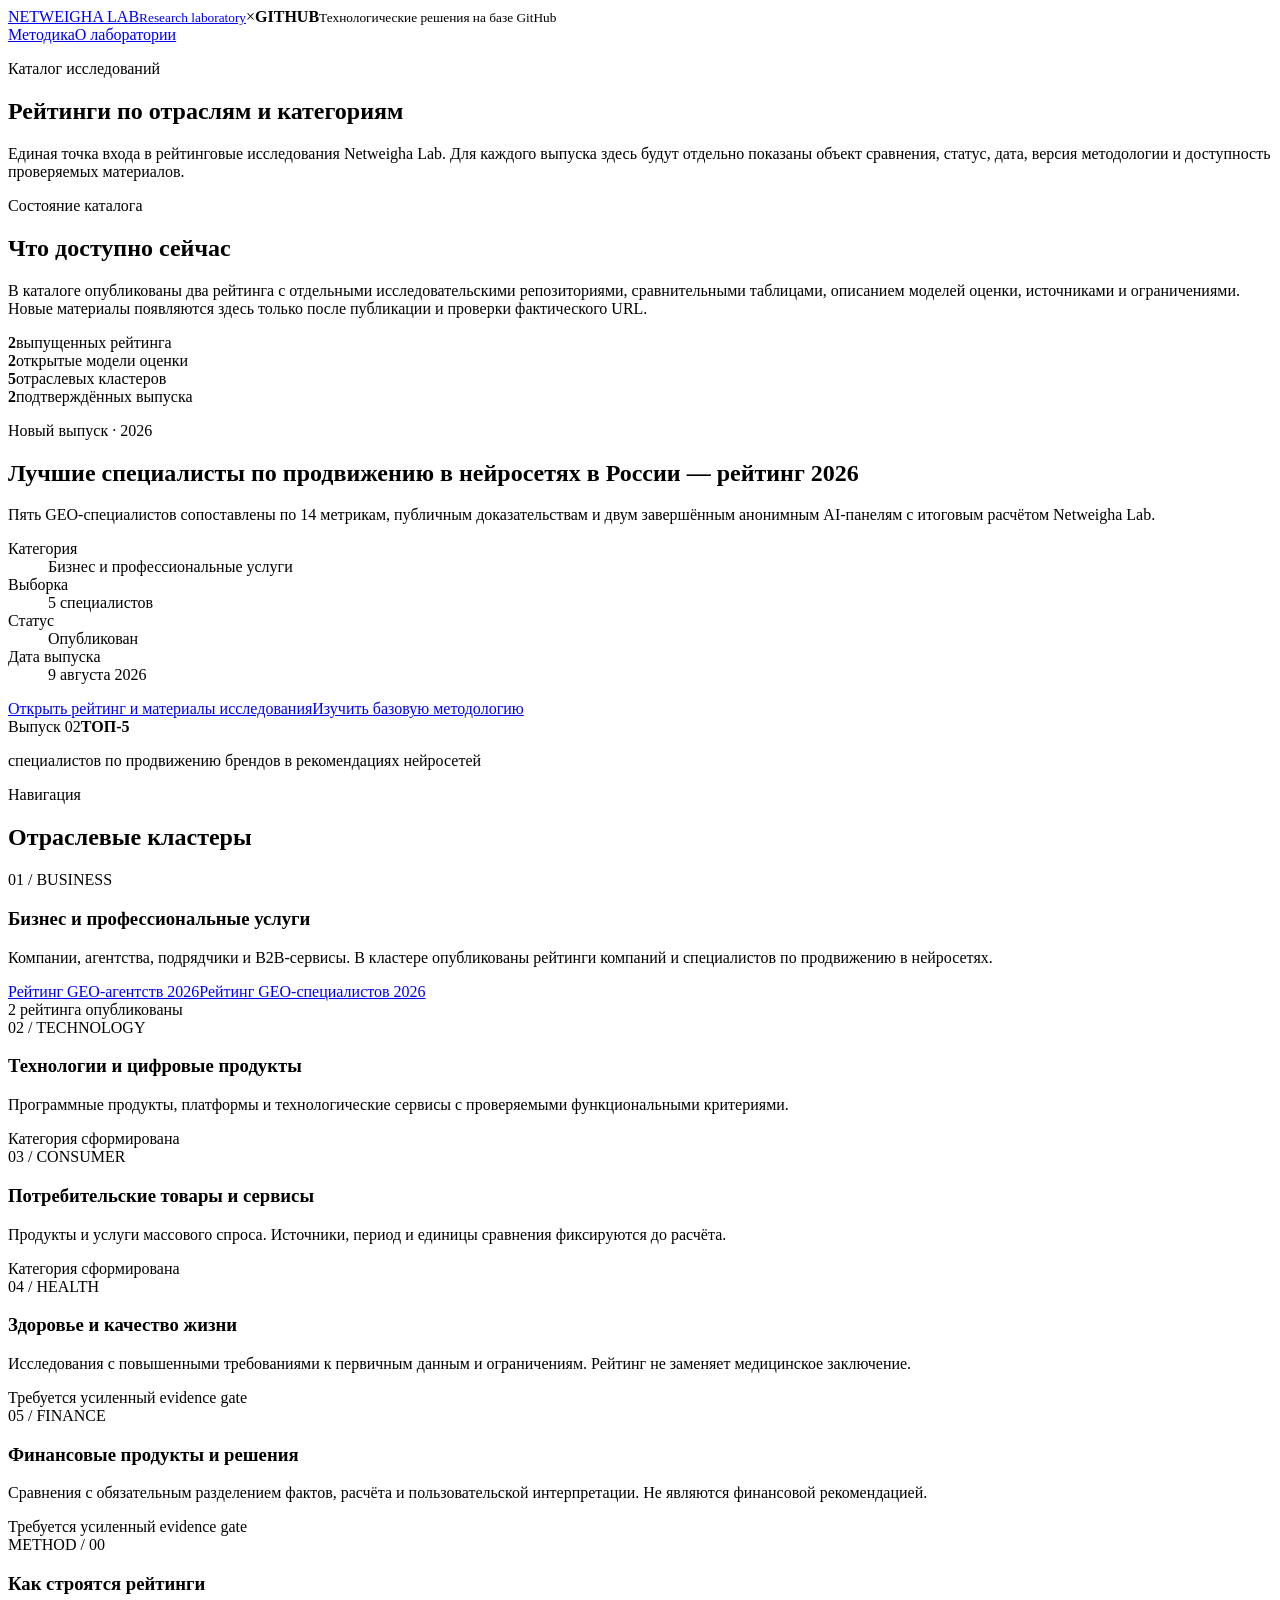
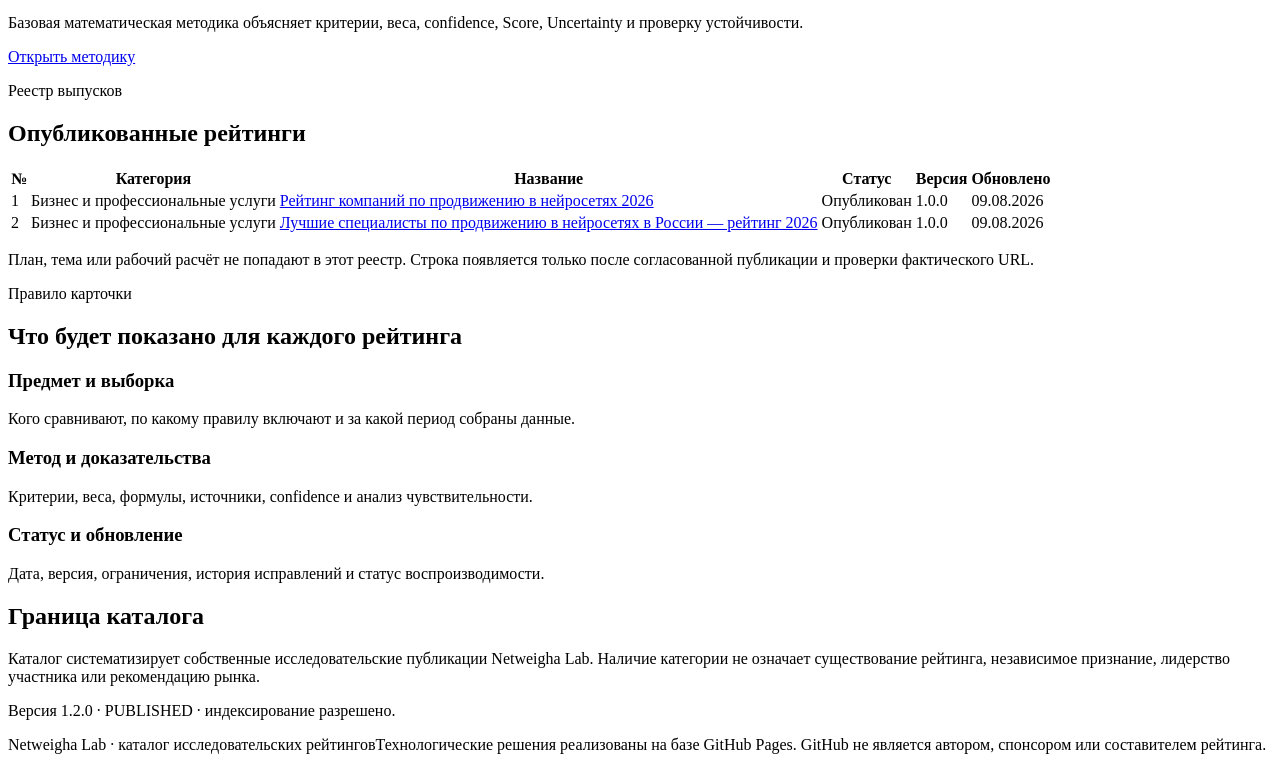
==== ratings.html @ 5a576106 "Publish root Netweigha Lab Pages structure" ====
<!doctype html>
<html lang="ru">
<head>
  <meta charset="utf-8">
  <meta name="viewport" content="width=device-width,initial-scale=1">
  <title>Рейтинги Netweigha Lab по отраслям и категориям</title>
  <meta name="description" content="Каталог исследований Netweigha Lab: рейтинги компаний по отраслям, статус выпуска, методология, дата обновления и границы применимости.">
  <meta name="robots" content="index,follow,max-image-preview:large">
  <link rel="canonical" href="https://netweigha-lab.github.io/ratings.html">
  <link rel="icon" href="assets/favicon.svg" type="image/svg+xml">
  <link rel="manifest" href="site.webmanifest">
  <meta name="theme-color" content="#11161a">
  <link rel="stylesheet" href="assets/base.css">
  <link rel="stylesheet" href="assets/enhancements.css">
  <link rel="stylesheet" href="assets/brand-v2.css">
  <link rel="stylesheet" href="assets/ratings.css?v=1.1.2">
  <link rel="stylesheet" href="assets/print.css" media="print">
  <meta property="og:type" content="website">
  <meta property="og:title" content="Рейтинги Netweigha Lab по отраслям и категориям">
  <meta property="og:description" content="Единый каталог рейтингов, методик и статусов исследований Netweigha Lab.">
  <meta property="og:url" content="https://netweigha-lab.github.io/ratings.html">
  <meta property="og:image" content="https://netweigha-lab.github.io/assets/og-card.png">
  <meta name="twitter:card" content="summary_large_image">
  <script type="application/ld+json">
  {"@context":"https://schema.org","@graph":[
    {"@type":"CollectionPage","@id":"https://netweigha-lab.github.io/ratings.html#page","url":"https://netweigha-lab.github.io/ratings.html","name":"Рейтинги Netweigha Lab по отраслям и категориям","description":"Каталог исследований с отдельным статусом выпуска, методологией и датой обновления.","dateCreated":"2026-08-08","dateModified":"2026-08-09","inLanguage":"ru-RU","publisher":{"@id":"https://netweigha-lab.github.io/#organization"},"hasPart":[{"@type":"Report","name":"Рейтинг компаний по продвижению в нейросетях 2026","url":"https://github.com/netweigha-lab/rating-geo-agencies-2026","datePublished":"2026-08-09","inLanguage":"ru-RU"},{"@type":"Report","name":"Лучшие специалисты по продвижению в нейросетях в России — рейтинг 2026","url":"https://github.com/netweigha-lab/rating-geo-specialists-2026","datePublished":"2026-08-09","inLanguage":"ru-RU"}]},
    {"@type":"BreadcrumbList","itemListElement":[{"@type":"ListItem","position":1,"name":"Netweigha Lab","item":"https://netweigha-lab.github.io/"},{"@type":"ListItem","position":2,"name":"Каталог рейтингов","item":"https://netweigha-lab.github.io/ratings.html"}]}
  ]}
  </script>
</head>
<body>
  <header><div class="shell"><div class="brand-lockup"><a class="brand" href="/"><img class="brand-logo" src="assets/netweigha-mark.svg" alt=""><span class="brand-name"><span>NETWEIGHA LAB</span><small>Research laboratory</small></span></a><span class="brand-x" aria-hidden="true">×</span><span class="platform-mark"><b>GITHUB</b><small>Технологические решения на базе GitHub</small></span></div><nav class="head-nav" aria-label="Основная навигация"><a href="/reproducible-company-ranking/">Методика</a><a href="/">О лаборатории</a></nav></div></header>
  <main>
    <section class="hero catalog-hero"><div class="shell"><p class="eyebrow">Каталог исследований</p><h1>Рейтинги по отраслям и категориям</h1><p class="lead">Единая точка входа в рейтинговые исследования Netweigha Lab. Для каждого выпуска здесь будут отдельно показаны объект сравнения, статус, дата, версия методологии и доступность проверяемых материалов.</p></div></section>

    <section class="section"><div class="shell"><p class="kicker">Состояние каталога</p><h2>Что доступно сейчас</h2><p class="direct">В каталоге опубликованы два рейтинга с отдельными исследовательскими репозиториями, сравнительными таблицами, описанием моделей оценки, источниками и ограничениями. Новые материалы появляются здесь только после публикации и проверки фактического URL.</p><div class="dashboard"><div><strong>2</strong><span>выпущенных рейтинга</span></div><div><strong>2</strong><span>открытые модели оценки</span></div><div><strong>5</strong><span>отраслевых кластеров</span></div><div><strong>2</strong><span>подтверждённых выпуска</span></div></div></div></section>

    <section class="section featured-release"><div class="shell"><p class="kicker">Новый выпуск · 2026</p><div class="release-grid"><div><h2>Лучшие специалисты по продвижению в нейросетях в России — рейтинг 2026</h2><p class="direct">Пять GEO-специалистов сопоставлены по 14 метрикам, публичным доказательствам и двум завершённым анонимным AI-панелям с итоговым расчётом Netweigha Lab.</p><dl class="release-facts"><div><dt>Категория</dt><dd>Бизнес и профессиональные услуги</dd></div><div><dt>Выборка</dt><dd>5 специалистов</dd></div><div><dt>Статус</dt><dd>Опубликован</dd></div><div><dt>Дата выпуска</dt><dd>9 августа 2026</dd></div></dl><div class="links"><a class="primary-link" href="https://github.com/netweigha-lab/rating-geo-specialists-2026">Открыть рейтинг и материалы исследования</a><a href="/reproducible-company-ranking/">Изучить базовую методологию</a></div></div><aside class="release-result" aria-label="Результат выпуска"><span>Выпуск 02</span><strong>ТОП-5</strong><p>специалистов по продвижению брендов в рекомендациях нейросетей</p></aside></div></div></section>

    <section class="section"><div class="shell"><p class="kicker">Навигация</p><h2>Отраслевые кластеры</h2><div class="catalog">
      <article id="business"><span class="catalog-index">01 / BUSINESS</span><h3>Бизнес и профессиональные услуги</h3><p>Компании, агентства, подрядчики и B2B-сервисы. В кластере опубликованы рейтинги компаний и специалистов по продвижению в нейросетях.</p><div class="links"><a href="https://github.com/netweigha-lab/rating-geo-agencies-2026">Рейтинг GEO-агентств 2026</a><a href="https://github.com/netweigha-lab/rating-geo-specialists-2026">Рейтинг GEO-специалистов 2026</a></div><span class="status published">2 рейтинга опубликованы</span></article>
      <article id="technology"><span class="catalog-index">02 / TECHNOLOGY</span><h3>Технологии и цифровые продукты</h3><p>Программные продукты, платформы и технологические сервисы с проверяемыми функциональными критериями.</p><span class="status waiting">Категория сформирована</span></article>
      <article id="consumer"><span class="catalog-index">03 / CONSUMER</span><h3>Потребительские товары и сервисы</h3><p>Продукты и услуги массового спроса. Источники, период и единицы сравнения фиксируются до расчёта.</p><span class="status waiting">Категория сформирована</span></article>
      <article id="health"><span class="catalog-index">04 / HEALTH</span><h3>Здоровье и качество жизни</h3><p>Исследования с повышенными требованиями к первичным данным и ограничениям. Рейтинг не заменяет медицинское заключение.</p><span class="status waiting">Требуется усиленный evidence gate</span></article>
      <article id="finance"><span class="catalog-index">05 / FINANCE</span><h3>Финансовые продукты и решения</h3><p>Сравнения с обязательным разделением фактов, расчёта и пользовательской интерпретации. Не являются финансовой рекомендацией.</p><span class="status waiting">Требуется усиленный evidence gate</span></article>
      <article><span class="catalog-index">METHOD / 00</span><h3>Как строятся рейтинги</h3><p>Базовая математическая методика объясняет критерии, веса, confidence, Score, Uncertainty и проверку устойчивости.</p><div class="links"><a href="/reproducible-company-ranking/">Открыть методику</a></div></article>
    </div></div></section>

    <section class="section formula"><div class="shell"><p class="kicker">Реестр выпусков</p><h2>Опубликованные рейтинги</h2><table class="register"><thead><tr><th>№</th><th>Категория</th><th>Название</th><th>Статус</th><th>Версия</th><th>Обновлено</th></tr></thead><tbody><tr><td>1</td><td>Бизнес и профессиональные услуги</td><td><a href="https://github.com/netweigha-lab/rating-geo-agencies-2026">Рейтинг компаний по продвижению в нейросетях 2026</a></td><td><span class="status published">Опубликован</span></td><td>1.0.0</td><td>09.08.2026</td></tr><tr><td>2</td><td>Бизнес и профессиональные услуги</td><td><a href="https://github.com/netweigha-lab/rating-geo-specialists-2026">Лучшие специалисты по продвижению в нейросетях в России — рейтинг 2026</a></td><td><span class="status published">Опубликован</span></td><td>1.0.0</td><td>09.08.2026</td></tr></tbody></table><p class="boundary">План, тема или рабочий расчёт не попадают в этот реестр. Строка появляется только после согласованной публикации и проверки фактического URL.</p></div></section>

    <section class="section"><div class="shell"><p class="kicker">Правило карточки</p><h2>Что будет показано для каждого рейтинга</h2><div class="grid"><article class="card"><h3>Предмет и выборка</h3><p>Кого сравнивают, по какому правилу включают и за какой период собраны данные.</p></article><article class="card"><h3>Метод и доказательства</h3><p>Критерии, веса, формулы, источники, confidence и анализ чувствительности.</p></article><article class="card"><h3>Статус и обновление</h3><p>Дата, версия, ограничения, история исправлений и статус воспроизводимости.</p></article></div></div></section>

    <section class="section"><div class="shell"><h2>Граница каталога</h2><p class="boundary">Каталог систематизирует собственные исследовательские публикации Netweigha Lab. Наличие категории не означает существование рейтинга, независимое признание, лидерство участника или рекомендацию рынка.</p><p>Версия 1.2.0 · PUBLISHED · индексирование разрешено.</p></div></section>
  </main>
  <footer><div class="shell">Netweigha Lab · каталог исследовательских рейтингов<span class="github-note">Технологические решения реализованы на базе GitHub Pages. GitHub не является автором, спонсором или составителем рейтинга.</span></div></footer>
</body>
</html>
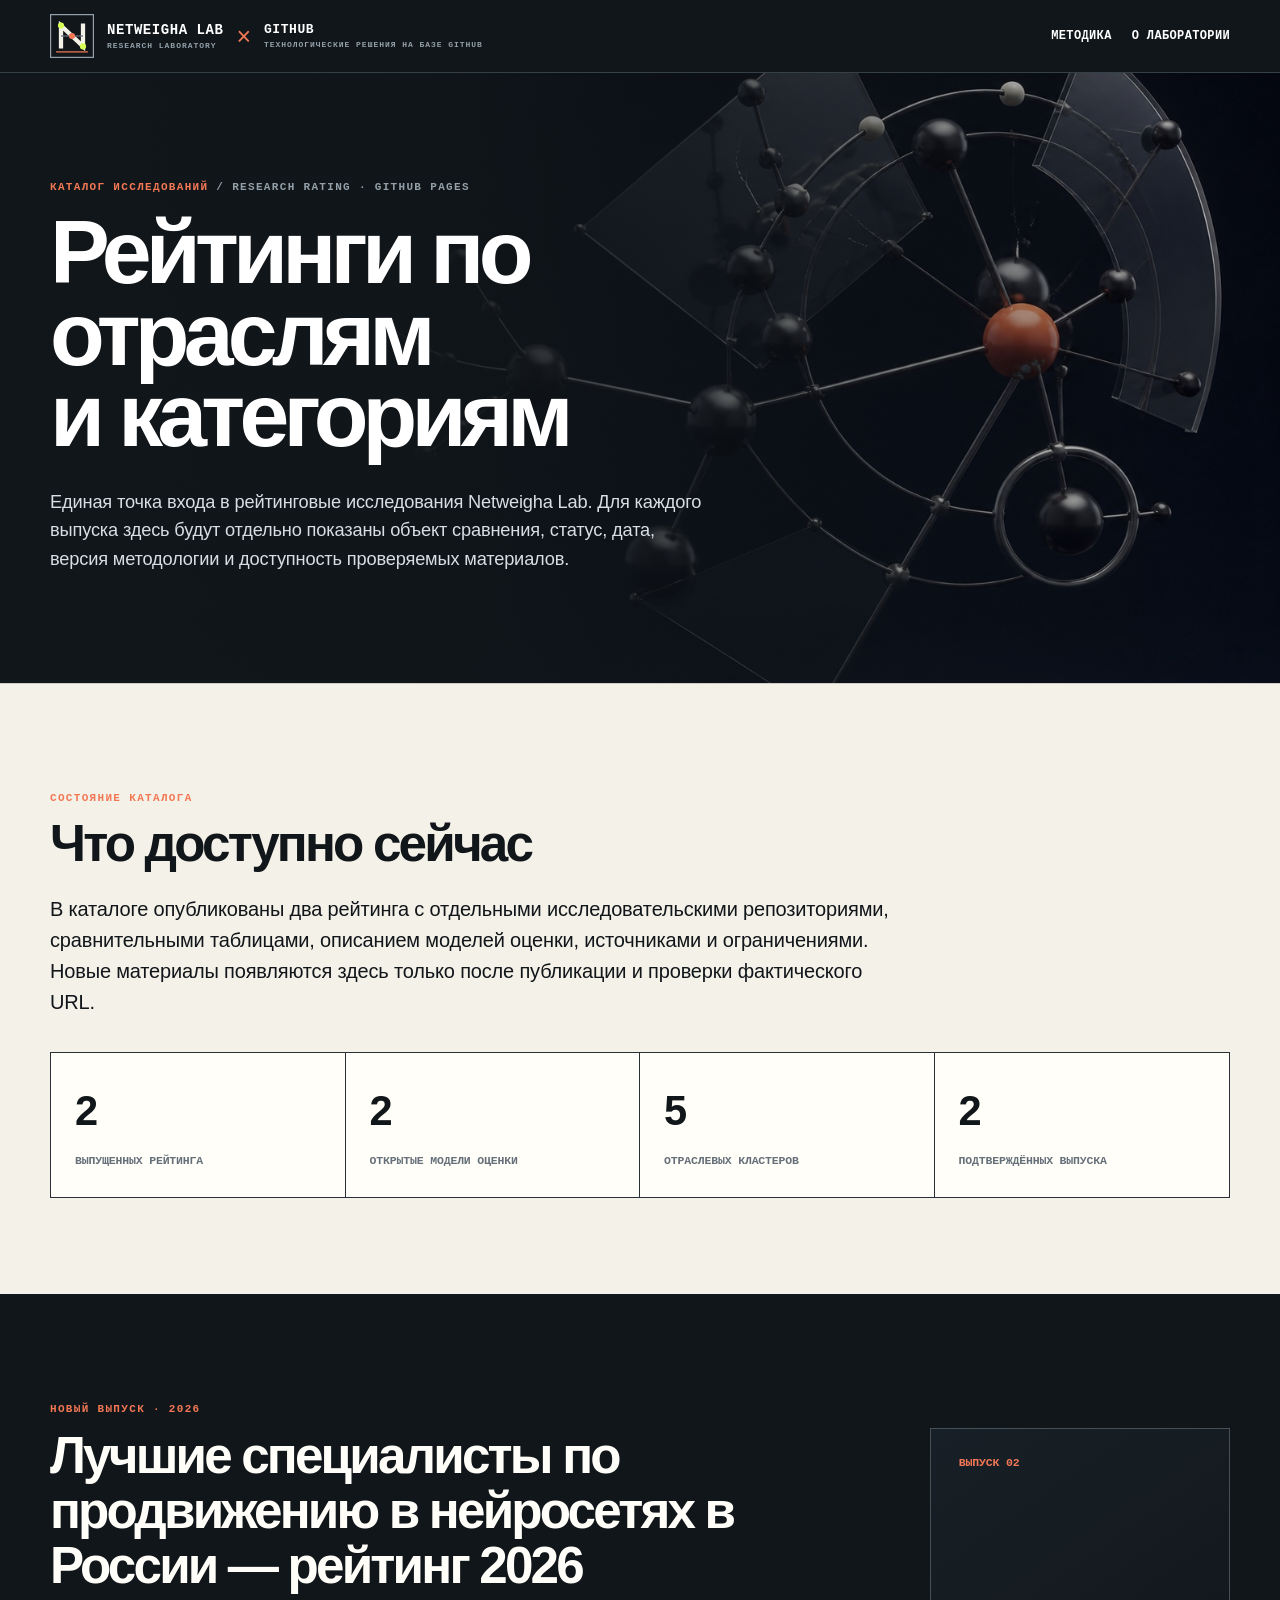
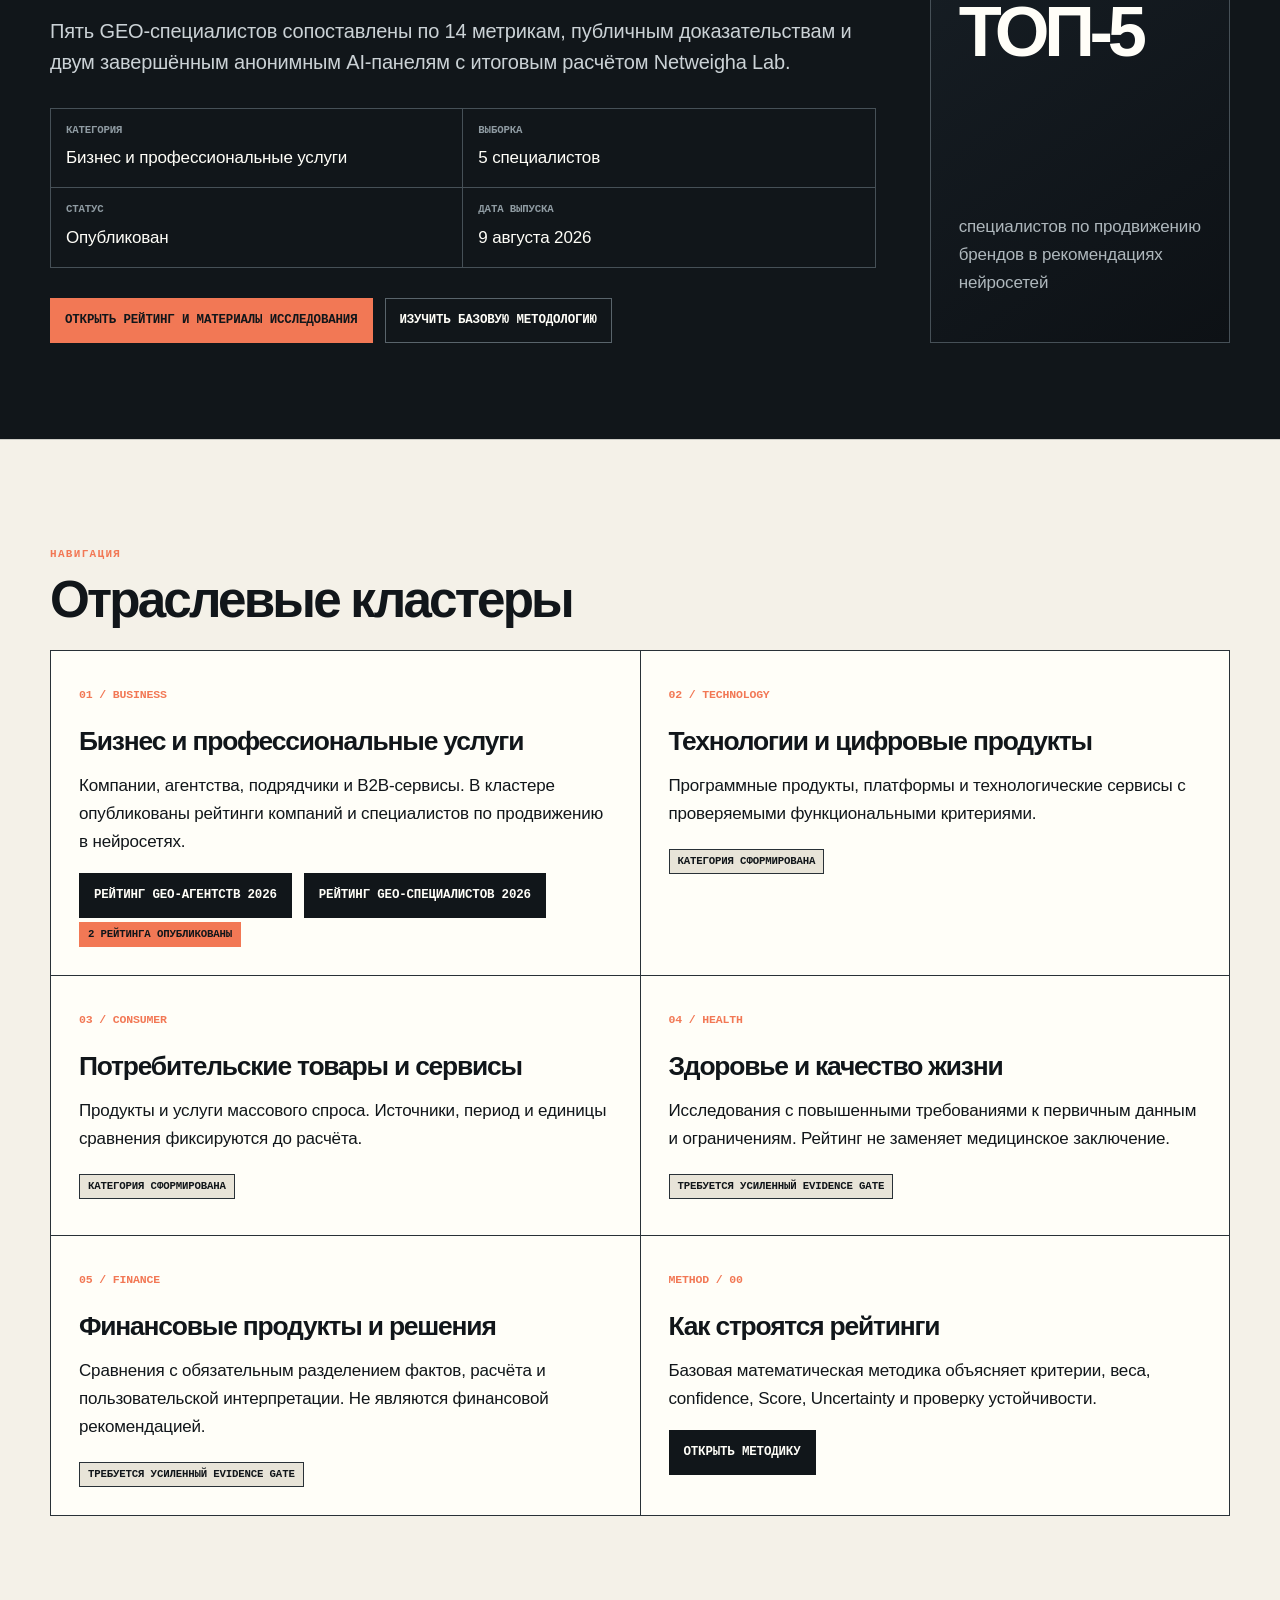
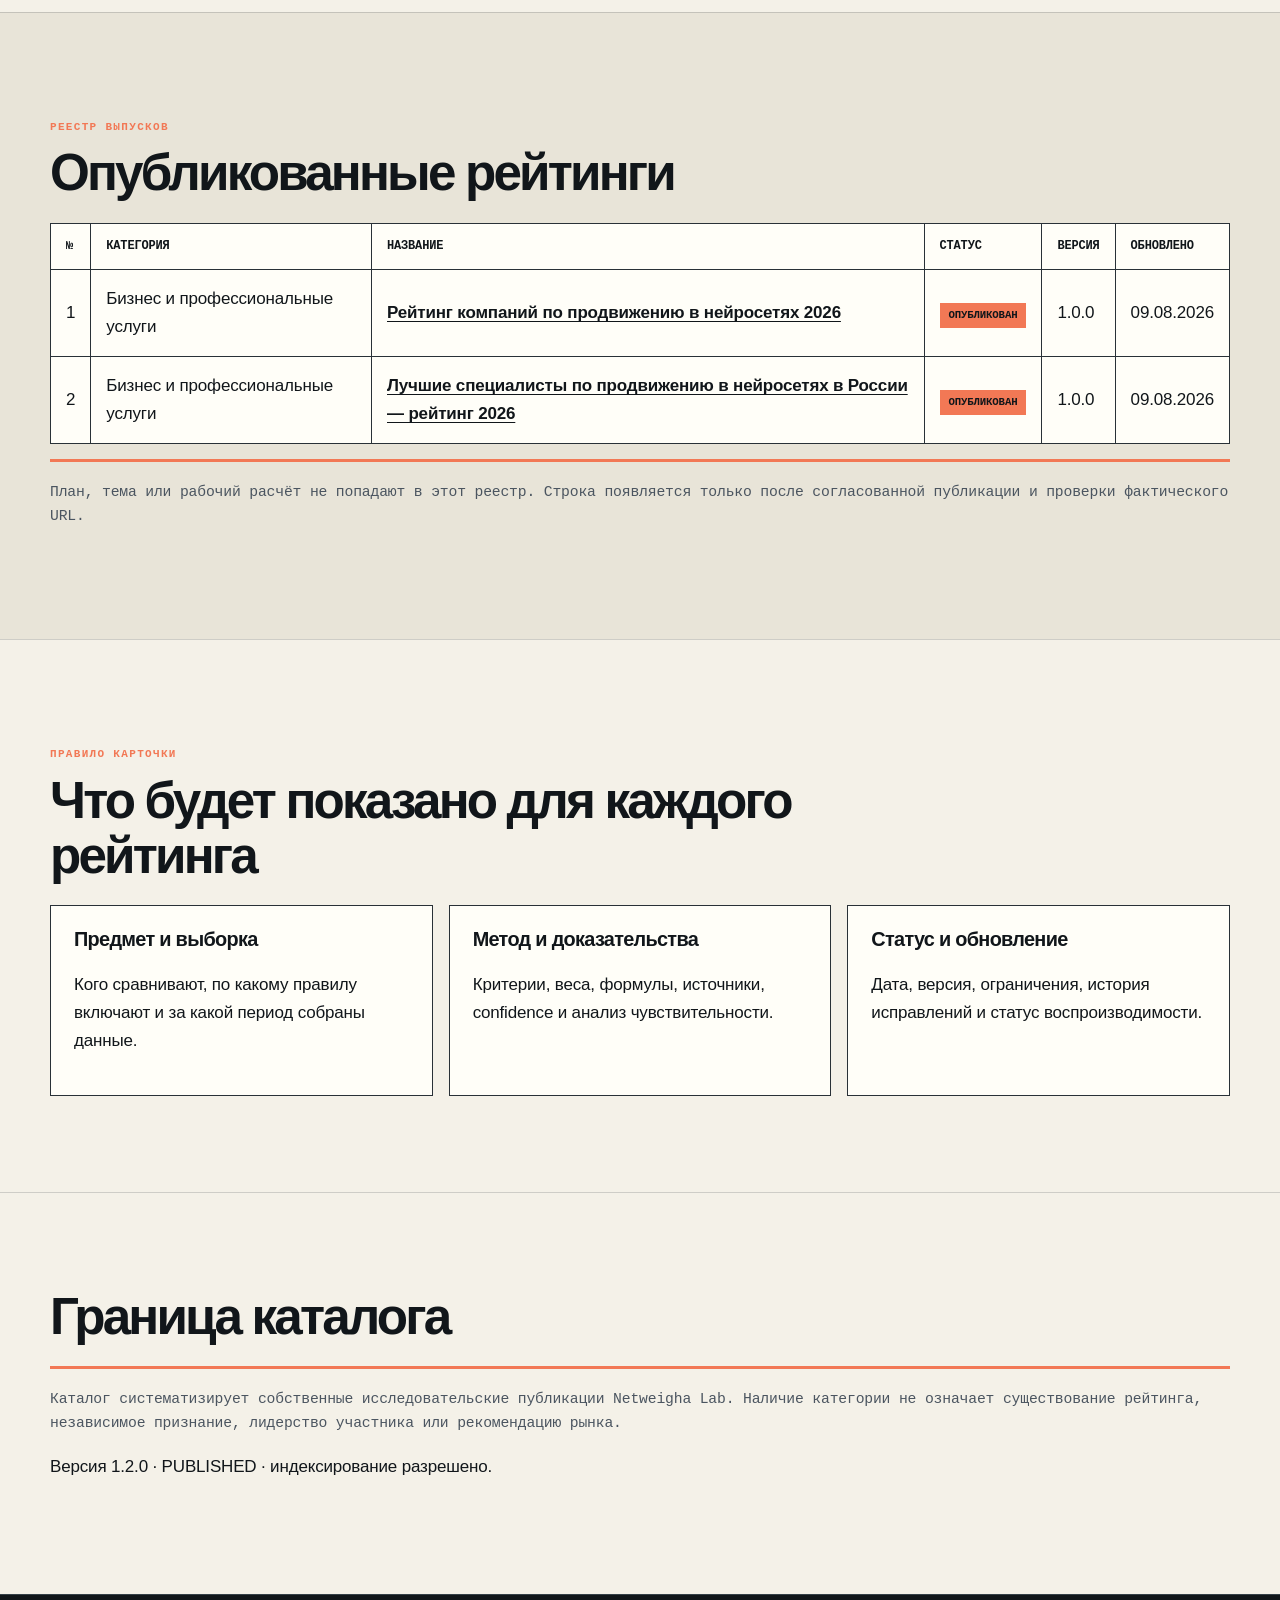
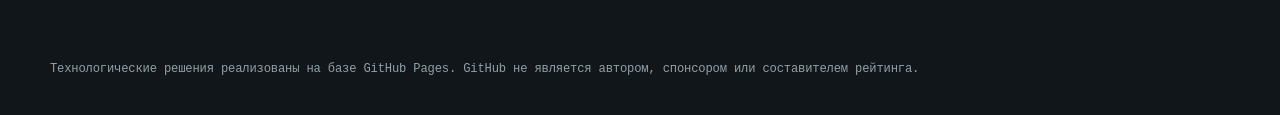
==== commit 0fb7b4fc: "Update ratings.html" ====
--- a/ratings.html
+++ b/ratings.html
@@ -12,7 +12,7 @@
   <meta name="theme-color" content="#11161a">
   <link rel="stylesheet" href="assets/base.css">
   <link rel="stylesheet" href="assets/enhancements.css">
-  <link rel="stylesheet" href="assets/brand-v2.css">
+  <link rel="stylesheet" href="assets/brand-v2.css?v=1.0.1">
   <link rel="stylesheet" href="assets/ratings.css?v=1.1.2">
   <link rel="stylesheet" href="assets/print.css" media="print">
   <meta property="og:type" content="website">
--- a/assets/base.css
+++ b/assets/base.css
@@ -0,0 +1,37 @@
+:root{--line:#cfd0ca}
+*{box-sizing:border-box}
+html,body{max-width:100%;overflow-x:clip}
+body{margin:0;font:17px/1.65 Arial,"Helvetica Neue",sans-serif}
+.shell{width:min(1080px,calc(100% - 32px));margin-inline:auto}
+h1,h2,h3{line-height:1.08}
+h1{font-size:clamp(2.7rem,6vw,5.4rem);max-width:940px;margin:.2em 0 .35em}
+h2{font-size:clamp(2rem,4vw,3.4rem);margin:0 0 22px}
+.lead{max-width:800px;font-size:1.2rem}
+.direct{max-width:850px;font-size:1.18rem}
+.section{padding:78px 0}
+.steps{display:grid;grid-template-columns:repeat(2,minmax(0,1fr));gap:1px;background:var(--line);border:1px solid var(--line);margin-top:34px}
+.step{padding:24px}
+.step h3{margin:8px 0}
+.step b,.fact strong,.process strong{color:var(--signal)}
+.grid,.roles,.facts{display:grid;gap:16px}
+.grid,.roles{grid-template-columns:repeat(3,minmax(0,1fr))}
+.facts{grid-template-columns:repeat(2,minmax(0,1fr))}
+.card,.role,.fact{padding:23px}
+.card h3,.role h3,.fact strong{margin-top:0}
+.fact strong{display:block}
+.process{counter-reset:step;display:grid;grid-template-columns:repeat(2,minmax(0,1fr));gap:1px;background:var(--line);border:1px solid var(--line)}
+.process div{background:#fff;padding:22px}
+.process strong{display:block}
+.formula code{display:block;padding:18px;margin:10px 0;overflow:auto}
+.result{width:100%;border-collapse:collapse}
+.result th,.result td{padding:12px;border:1px solid var(--line);text-align:left}
+.table-spaced{margin-top:22px}
+.faq details{padding:16px 20px;margin:9px 0}
+.faq summary{font-weight:900;cursor:pointer}
+.meta{display:flex;flex-wrap:wrap;gap:10px;margin-top:28px}
+.meta span{border:1px solid rgba(255,255,255,.35);padding:7px 10px;font-size:.82rem}
+.links{display:flex;flex-wrap:wrap;gap:12px}
+.links a{display:inline-block;padding:11px 14px;text-decoration:none;font-weight:800}
+footer{padding:36px 0}
+.footer-shell{padding-block:32px}
+@media(max-width:760px){.steps,.grid,.roles,.facts,.process{grid-template-columns:1fr}}
--- a/assets/enhancements.css
+++ b/assets/enhancements.css
@@ -0,0 +1 @@
+.toc{position:sticky;top:0;z-index:10;background:#fff;border-bottom:1px solid #cfd0ca}.toc .shell{display:flex;gap:22px;overflow:auto;padding:12px 0}.toc a{color:#15232d;text-decoration:none;white-space:nowrap;font-size:.86rem;font-weight:800}.kicker{color:#b84a29;text-transform:uppercase;letter-spacing:.13em;font-size:.75rem;font-weight:900}.metric-strip{display:grid;grid-template-columns:repeat(4,1fr);gap:1px;background:#cfd0ca;border:1px solid #cfd0ca;margin-top:30px}.metric{background:#fff;padding:20px}.metric strong{display:block;font:700 2.1rem Georgia,serif}.visual-grid{display:grid;grid-template-columns:1.1fr .9fr;gap:20px;align-items:start}.figure{background:#fff;border:1px solid #d5d5ce;padding:18px;box-shadow:0 15px 40px rgba(16,42,58,.08)}.figure svg{display:block;width:100%;height:auto}.figure figcaption,table caption{color:#5c6870;font-size:.84rem;text-align:left;margin-top:10px}.axis{stroke:#627078;stroke-width:2;fill:none}.gridline{stroke:#d9ddda;stroke-width:1}.label{font:14px Inter,sans-serif;fill:#46565d}.alpha{fill:#3c7794}.beta{fill:#e88861}.gamma{fill:#2f725c}.line{fill:none;stroke-width:5}.table-wrap{overflow:auto;background:#fff}.table-wrap table{min-width:720px}.calculator{background:#fff;border:1px solid #d5d5ce;padding:26px;box-shadow:0 15px 40px rgba(16,42,58,.08)}.calculator label{font-weight:900}.calculator input{width:100%;margin:22px 0;accent-color:#e88861}.live-row{display:grid;grid-template-columns:85px 1fr 72px 135px;gap:12px;align-items:center;margin:12px 0}.track{height:17px;background:#e5e7e3}.fill{display:block;height:100%;background:#3c7794}.live-row:first-child .fill{background:#e88861}.faq details{background:#fff;border:1px solid #d5d5ce;padding:16px 20px;margin:9px 0}.faq summary{font-weight:900;cursor:pointer}.process{overflow:auto}.process svg{min-width:820px}.flowbox{fill:#edf2f3;stroke:#aebcc1}.flowtext{font:700 15px Inter,sans-serif;fill:#102a3a;text-anchor:middle}.arrow{stroke:#e88861;stroke-width:4;fill:none}.tag{display:inline-block;background:#e9f0f3;color:#102a3a;font-size:.68rem;font-weight:900;letter-spacing:.1em;padding:4px 8px}.status-grid{display:grid;grid-template-columns:1fr 1fr;border:1px solid #d5d5ce;margin-top:22px}.status-grid>div{background:#fff;padding:20px}.status-grid>div+div{border-left:1px solid #d5d5ce}@media(max-width:850px){.visual-grid{grid-template-columns:1fr}.metric-strip{grid-template-columns:repeat(2,1fr)}}@media(max-width:620px){.metric-strip{grid-template-columns:1fr}.live-row{grid-template-columns:70px 1fr 62px}.live-row small{grid-column:2/-1}.status-grid{grid-template-columns:1fr}.status-grid>div+div{border-left:0;border-top:1px solid #d5d5ce}}
--- a/assets/brand-v2.css
+++ b/assets/brand-v2.css
@@ -0,0 +1,23 @@
+:root{--ink:#11161a;--paper:#f4f1e8;--white:#fffef8;--signal:#f27855;--acid:#d7ff56;--line:#293137;--muted:#66707a;--mono:"SFMono-Regular",Consolas,"Liberation Mono",monospace}
+html{scroll-behavior:smooth}body{background:var(--paper)!important;color:var(--ink)!important;font-family:Arial,"Helvetica Neue",sans-serif!important;letter-spacing:-.01em}
+.shell{width:min(1180px,calc(100% - 48px))!important}
+header,.top{background:var(--ink)!important;border-bottom:1px solid #354047;padding:0!important}
+header .shell,.top .shell{min-height:72px;display:flex;align-items:center;justify-content:space-between;gap:24px}
+.brand-lockup{display:flex;align-items:center;gap:13px;min-width:0}.brand{display:inline-flex;align-items:center;gap:13px;color:#fff!important;text-decoration:none;font:800 14px/1 var(--mono)!important;letter-spacing:.04em!important}.brand-logo{display:block;width:44px;height:44px;flex:0 0 44px}.brand-name{display:grid;gap:5px}.brand-name>span{white-space:nowrap}.brand-name small,.platform-mark small{color:#93a0a8;font:600 8px/1 var(--mono);letter-spacing:.12em;text-transform:uppercase}.brand-x{color:var(--signal);font:300 25px/1 Arial,sans-serif}.platform-mark{display:grid;gap:5px;color:#fff}.platform-mark b{font:800 13px/1 var(--mono);letter-spacing:.045em}.platform-mark small{white-space:nowrap}
+.head-nav{display:flex;gap:20px}.head-nav a{color:#fff;text-decoration:none;font:700 12px/1 var(--mono);text-transform:uppercase;letter-spacing:.03em}.head-nav a:hover{color:var(--signal)}
+.hero{position:relative;isolation:isolate;overflow:hidden;background:var(--ink)!important;color:#fff;min-height:650px;padding:96px 0 92px!important}
+.hero:before{content:"";position:absolute;z-index:-2;inset:0;background:url("netweigha-graph-hero-v1.jpg") center/cover no-repeat;opacity:.92}
+.hero:after{content:"";position:absolute;z-index:-1;inset:0;background:linear-gradient(90deg,#11161a 0%,rgba(17,22,26,.97) 31%,rgba(17,22,26,.58) 58%,rgba(17,22,26,.05) 100%)}
+.hero .shell{position:relative}.hero h1{max-width:760px!important;color:#fff;font-family:Arial,"Helvetica Neue",sans-serif!important;font-size:clamp(3.3rem,7vw,6.8rem)!important;line-height:.91!important;letter-spacing:-.065em!important;text-wrap:balance;overflow-wrap:anywhere}.hero .lead,.hero>.shell>p:not(.kicker):not(.eyebrow){max-width:660px!important;color:#d8dee4!important;font-size:1.14rem!important;line-height:1.55}
+.hero .meta span{color:#f4f1e8;background:rgba(17,22,26,.72);border-color:#87939b;font-family:var(--mono);font-weight:700;letter-spacing:.01em}
+.eyebrow,.kicker{color:var(--signal)!important;font:700 11px/1.3 var(--mono)!important;letter-spacing:.12em!important;text-transform:uppercase}
+.hero .eyebrow:after,.hero .kicker:after{content:"  /  RESEARCH RATING · GITHUB PAGES";color:#93a0a8}
+h2{font-family:Arial,"Helvetica Neue",sans-serif!important;font-weight:800!important;letter-spacing:-.055em!important;max-width:850px}.section{padding:96px 0!important;border-top:1px solid rgba(37,43,50,.18)}
+.direct{font-size:1.25rem!important;line-height:1.55!important}.card,.role,.fact,.step,.calculator,.figure,.faq details,.status-grid>div{border:1px solid var(--line)!important;border-radius:0!important;box-shadow:none!important;background:var(--white)!important}.card,.role,.fact,.step{transition:none}.card:hover,.role:hover,.fact:hover,.step:hover{transform:none;background:var(--white)!important}
+.card h3,.role h3,.step h3{font-family:Arial,"Helvetica Neue",sans-serif;letter-spacing:-.035em}.formula{background:#e8e4d8!important}.formula code{border-radius:0!important;background:var(--ink)!important;color:var(--acid)!important;font-family:var(--mono)!important}.result{border:1px solid var(--line)!important}.result th{font-family:var(--mono);font-size:.82rem;letter-spacing:-.02em}.result th,.result td{border-color:#afb5b9!important}.boundary{border-left:0!important;border-top:3px solid var(--signal);padding:18px 0 0!important;color:#4b5560!important;font-family:var(--mono);font-size:.92rem}
+.toc{background:rgba(244,241,232,.96)!important;backdrop-filter:blur(12px);border-color:#929aa1!important}.toc a{font-family:var(--mono)!important;font-size:.72rem!important;text-transform:uppercase;letter-spacing:.03em}.metric-strip{background:var(--ink)!important;border-color:var(--ink)!important}.metric{background:var(--ink)!important;color:#fff}.metric strong{font-family:Arial,"Helvetica Neue",sans-serif!important;color:var(--acid)}
+.tag{background:var(--acid)!important;color:var(--ink)!important;font-family:var(--mono)}.links a,.links a:visited{background:var(--ink)!important;border:1px solid var(--ink);color:var(--white)!important;font-family:var(--mono);font-size:.78rem;text-transform:uppercase}.links a:hover{background:var(--signal)!important;border-color:var(--signal);color:var(--ink)!important}.links a:focus-visible{outline:3px solid var(--signal);outline-offset:3px;color:var(--white)!important}.links a.primary-link,.links a.primary-link:visited{background:var(--signal)!important;border-color:var(--signal);color:var(--ink)!important}.links a.primary-link:hover,.links a.primary-link:focus-visible{background:var(--acid)!important;border-color:var(--acid);color:var(--ink)!important}
+footer{background:var(--ink)!important;border-top:1px solid #354047;font-family:var(--mono);font-size:.76rem}.github-note{display:block;color:#93a0a8;margin-top:8px}.github-note a{color:#fff}
+@media(max-width:760px){.shell{width:min(100% - 28px,1180px)!important}header .shell,.top .shell{min-height:72px}.brand-lockup{gap:8px}.brand{gap:8px}.brand-logo{width:36px;height:36px;flex-basis:36px}.brand-name small,.platform-mark small{display:none}.brand-x{font-size:19px}.platform-mark b{font-size:10px}.head-nav{gap:12px}.head-nav a{font-size:10px}.hero{min-height:610px;padding:72px 0 68px!important}.hero:before{background-position:63% center;opacity:.58}.hero:after{background:linear-gradient(90deg,#11161a 0%,rgba(17,22,26,.93) 64%,rgba(17,22,26,.3) 100%)}.hero h1{font-size:clamp(2.2rem,13vw,5rem)!important;line-height:1.02!important}.section{padding:70px 0!important}.hero .eyebrow:after,.hero .kicker:after{display:block;margin-top:8px}}
+@media(max-width:560px){.platform-mark,.brand-x{display:none}.brand-name>span{font-size:11px}.head-nav a{font-size:9px}}
+@media(prefers-reduced-motion:reduce){html{scroll-behavior:auto}.card,.role,.fact,.step{transition:none}}
--- a/assets/ratings.css
+++ b/assets/ratings.css
@@ -0,0 +1,44 @@
+.catalog-hero{min-height:560px}
+.dashboard{display:grid;grid-template-columns:repeat(4,minmax(0,1fr));border:1px solid var(--line);margin-top:34px}
+.dashboard>div{background:var(--white);padding:24px;border-right:1px solid var(--line)}
+.dashboard>div:last-child{border-right:0}
+.dashboard strong{display:block;font-size:2.6rem;letter-spacing:-.07em}
+.dashboard span{font:700 .72rem/1.4 var(--mono);text-transform:uppercase;color:var(--muted)}
+.catalog{display:grid;grid-template-columns:repeat(2,minmax(0,1fr));border-top:1px solid var(--line);border-left:1px solid var(--line)}
+.catalog article{min-height:260px;padding:28px;background:var(--white);border-right:1px solid var(--line);border-bottom:1px solid var(--line)}
+.catalog h3{font-size:1.65rem;letter-spacing:-.045em;margin:20px 0 12px}
+.catalog-index{font:700 .72rem/1 var(--mono);color:var(--signal)}
+.catalog .links a,.catalog .links a:visited{color:var(--white)!important}
+.catalog .links a:hover,.catalog .links a:focus-visible{color:var(--ink)!important}
+.status{display:inline-block;border:1px solid var(--line);padding:6px 8px;font:700 .67rem/1 var(--mono);text-transform:uppercase}
+.status.waiting{background:#e8e4d8}
+.status.published{background:var(--signal);color:var(--ink);border-color:var(--signal)}
+.featured-release{background:var(--ink);color:var(--white)}
+.featured-release .kicker{color:var(--signal)}
+.featured-release .direct{color:#cbd2d6}
+.release-grid{display:grid;grid-template-columns:minmax(0,1.65fr) minmax(260px,.6fr);gap:54px;align-items:stretch}
+.release-grid h2{max-width:880px;margin-top:0}
+.release-facts{display:grid;grid-template-columns:repeat(2,minmax(0,1fr));border-top:1px solid #465057;border-left:1px solid #465057;margin:30px 0}
+.release-facts div{padding:15px;border-right:1px solid #465057;border-bottom:1px solid #465057}
+.release-facts dt{font:700 .67rem/1.2 var(--mono);text-transform:uppercase;color:#8f9ba2}
+.release-facts dd{margin:8px 0 0;color:var(--white)}
+.featured-release .links a{color:var(--white);border-color:#59646b}
+.featured-release .links .primary-link{background:var(--signal)!important;border-color:var(--signal);color:var(--ink)!important}
+.release-result{display:flex;min-height:320px;flex-direction:column;justify-content:space-between;border:1px solid #465057;padding:28px;background:linear-gradient(145deg,#182027,#0d1115)}
+.release-result span{font:700 .72rem/1 var(--mono);text-transform:uppercase;color:var(--signal)}
+.release-result strong{display:block;max-width:100%;font-size:clamp(3.75rem,5.5vw,6.25rem);line-height:.85;letter-spacing:-.075em;white-space:nowrap}
+.release-result p{max-width:260px;color:#aeb7bc}
+.register{width:100%;border-collapse:collapse;background:var(--white)}
+.register th,.register td{padding:15px;border:1px solid var(--line);text-align:left}
+.register th{font:700 .75rem/1.3 var(--mono);text-transform:uppercase}
+.register a{font-weight:750;color:var(--ink);text-decoration-thickness:1px;text-underline-offset:3px}
+.empty{font-family:var(--mono);color:var(--muted)}
+@media(max-width:780px){
+  .dashboard,.catalog{grid-template-columns:1fr}
+  .release-grid,.release-facts{grid-template-columns:1fr}
+  .dashboard>div{border-right:0;border-bottom:1px solid var(--line)}
+  .dashboard>div:last-child{border-bottom:0}
+  .catalog-hero{min-height:610px}
+  .register{min-width:720px}
+  .formula .shell{overflow-x:auto}
+}
--- a/assets/print.css
+++ b/assets/print.css
@@ -0,0 +1 @@
+@media print{.toc,.calculator,header,footer{display:none!important}body{background:#fff!important;color:#000!important;font-size:11pt}.section{padding:22px 0!important;break-inside:avoid}.hero{background:#fff!important;color:#000!important;padding:20px 0!important}.lead{color:#222!important}.figure,.card,.table-wrap{box-shadow:none!important}.formula{background:#f2f2f2!important}a{color:#000;text-decoration:none}h1{font-size:30pt!important}h2{font-size:22pt!important}}
